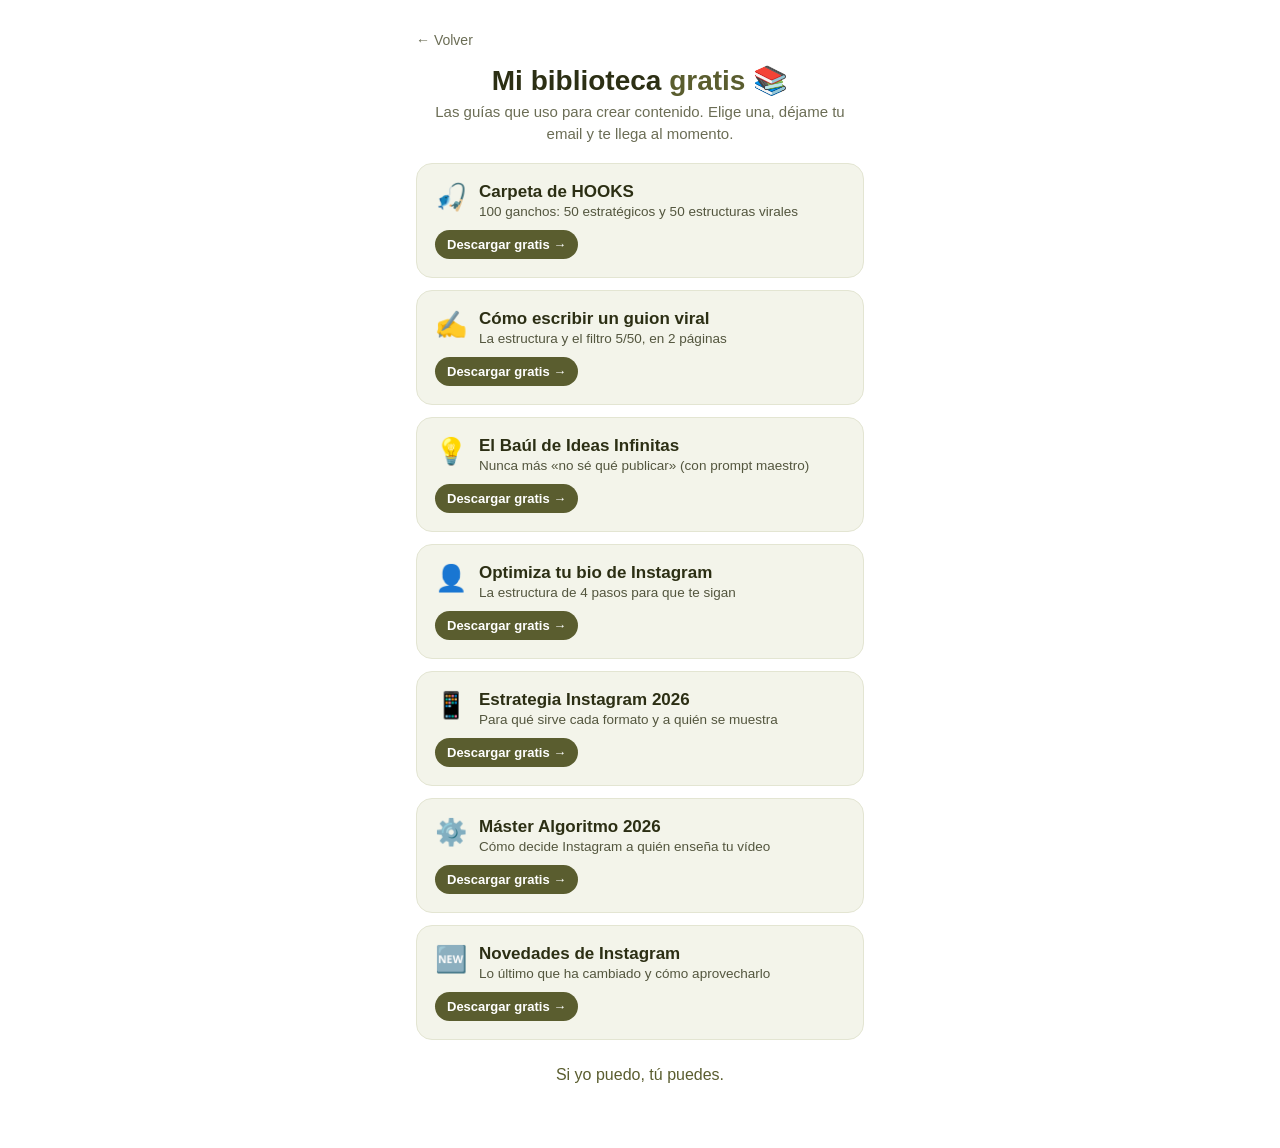
==== biblioteca/index.html @ 2e624e48 "💻 Mac · Web de recursos gratis (inicio, biblioteca, email, gracias y 7 guías) Co-Authored-By: Claude" ====
<!doctype html><html lang="es"><head><meta charset="utf-8"><meta name="viewport" content="width=device-width,initial-scale=1">
<title>Biblioteca gratis · Sergio Suárez</title><style>
:root{--am:#5A5D2F;--neg:#FFFFFF;--gr:#F3F4EA;--tx:#2C2F14;--su:#6b6d55;--ac:#878B4D}
*{box-sizing:border-box}body{margin:0;background:var(--neg);color:var(--tx);font-family:Arimo,Helvetica,Arial,sans-serif}
.w{max-width:480px;margin:0 auto;padding:32px 16px 48px;text-align:center}
img.f{width:112px;height:112px;border-radius:50%;border:3px solid var(--am);object-fit:cover}
h1{font-family:"Arial Black",Arial,sans-serif;font-size:28px;margin:14px 0 4px}h1 span{color:var(--am)}
.sub{color:var(--su);font-size:15px;line-height:1.45;margin:0 0 18px}
.datos{display:flex;gap:8px;justify-content:center;margin:0 0 26px}.datos div{background:var(--gr);border-radius:12px;padding:10px 8px;flex:1}
.datos b{display:block;font-family:"Arial Black",Arial;color:var(--am);font-size:18px}.datos small{color:var(--su);font-size:11.5px}
a.card{display:block;text-decoration:none;color:var(--tx);background:var(--gr);border:1px solid #E3E5D2;border-radius:16px;padding:18px;margin:0 0 12px;text-align:left}
a.card.top{background:var(--am);color:#fff;border:0}
.card .e{font-size:26px;float:left;margin-right:12px}.card b{font-family:"Arial Black",Arial;font-size:17px;display:block}.card small{font-size:13.5px;opacity:.8}
.firma{margin-top:26px;font-family:"Arial Black",Arial;color:var(--am)}

.btn{display:inline-block;margin-top:10px;background:var(--am);color:#fff;font-weight:700;font-size:13px;padding:7px 12px;border-radius:999px}
.vol{display:block;text-align:left;color:var(--su);text-decoration:none;font-size:14px;margin:0 0 16px}

.ent{opacity:0;animation:sube .6s cubic-bezier(.2,.8,.2,1) forwards}
@keyframes sube{from{opacity:0;transform:translateY(18px)}to{opacity:1;transform:none}}
a.card{transition:transform .2s,box-shadow .2s}a.card:hover{transform:translateY(-3px);box-shadow:0 8px 20px rgba(44,47,20,.15)}
a.card.top{animation:sube .6s cubic-bezier(.2,.8,.2,1) forwards,late 2.4s 1.6s ease-in-out infinite}
@keyframes late{0%,100%{transform:scale(1)}8%{transform:scale(1.035)}16%{transform:scale(1)}}
@media (prefers-reduced-motion:reduce){.ent,a.card.top{animation:none;opacity:1}}
</style></head><body><div class="w">
<a class="vol" href="../">← Volver</a>
<h1>Mi biblioteca <span>gratis</span> 📚</h1>
<p class="sub">Las guías que uso para crear contenido. Elige una, déjame tu email y te llega al momento.</p>
<a class="card" href="../guia/?g=hooks&de=bio"><span class="e">🎣</span><b>Carpeta de HOOKS</b><small>100 ganchos: 50 estratégicos y 50 estructuras virales</small><span class="btn">Descargar gratis →</span></a>
<a class="card" href="../guia/?g=guiones&de=bio"><span class="e">✍️</span><b>Cómo escribir un guion viral</b><small>La estructura y el filtro 5/50, en 2 páginas</small><span class="btn">Descargar gratis →</span></a>
<a class="card" href="../guia/?g=ideas&de=bio"><span class="e">💡</span><b>El Baúl de Ideas Infinitas</b><small>Nunca más «no sé qué publicar» (con prompt maestro)</small><span class="btn">Descargar gratis →</span></a>
<a class="card" href="../guia/?g=bio&de=bio"><span class="e">👤</span><b>Optimiza tu bio de Instagram</b><small>La estructura de 4 pasos para que te sigan</small><span class="btn">Descargar gratis →</span></a>
<a class="card" href="../guia/?g=formatos&de=bio"><span class="e">📱</span><b>Estrategia Instagram 2026</b><small>Para qué sirve cada formato y a quién se muestra</small><span class="btn">Descargar gratis →</span></a>
<a class="card" href="../guia/?g=algoritmo&de=bio"><span class="e">⚙️</span><b>Máster Algoritmo 2026</b><small>Cómo decide Instagram a quién enseña tu vídeo</small><span class="btn">Descargar gratis →</span></a>
<a class="card" href="../guia/?g=novedades&de=bio"><span class="e">🆕</span><b>Novedades de Instagram</b><small>Lo último que ha cambiado y cómo aprovecharlo</small><span class="btn">Descargar gratis →</span></a>
<p class="firma">Si yo puedo, tú puedes.</p>
</div><script src="../anim.js"></script></body></html>
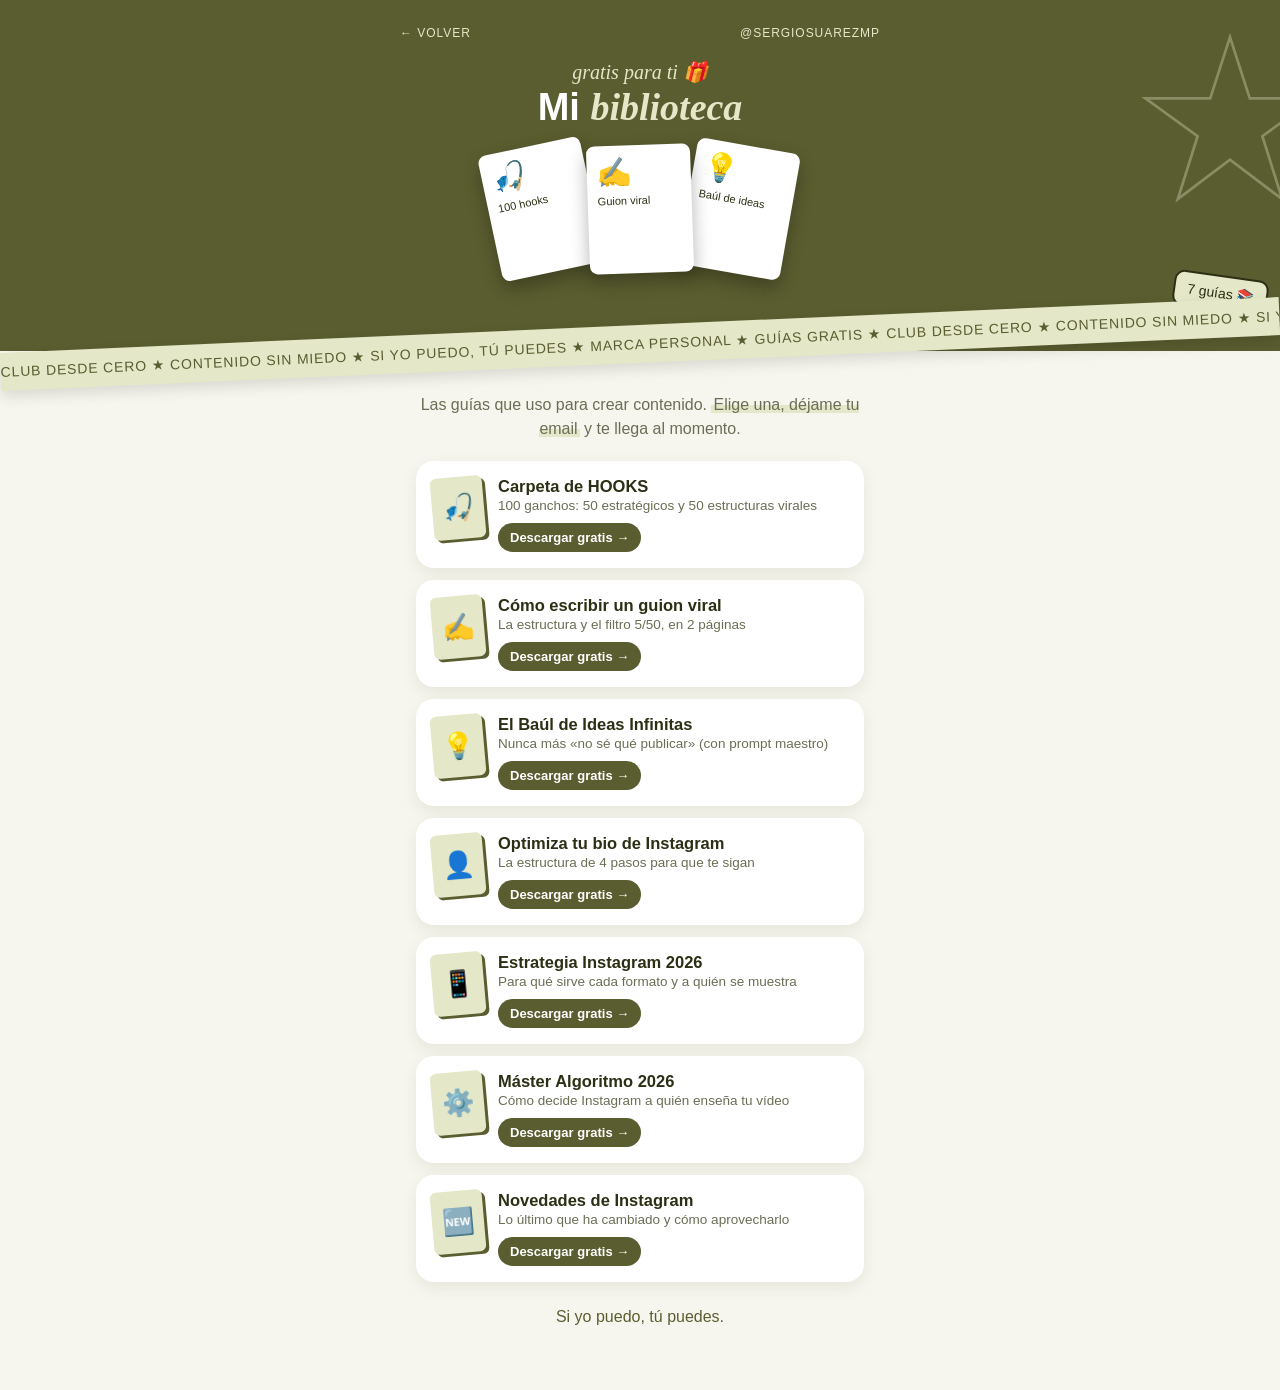
==== commit 83d30079: "Web v3 con motion graphics" ====
--- a/biblioteca/index.html
+++ b/biblioteca/index.html
@@ -1,37 +1,29 @@
 <!doctype html><html lang="es"><head><meta charset="utf-8"><meta name="viewport" content="width=device-width,initial-scale=1">
-<title>Biblioteca gratis · Sergio Suárez</title><style>
-:root{--am:#5A5D2F;--neg:#FFFFFF;--gr:#F3F4EA;--tx:#2C2F14;--su:#6b6d55;--ac:#878B4D}
-*{box-sizing:border-box}body{margin:0;background:var(--neg);color:var(--tx);font-family:Arimo,Helvetica,Arial,sans-serif}
-.w{max-width:480px;margin:0 auto;padding:32px 16px 48px;text-align:center}
-img.f{width:112px;height:112px;border-radius:50%;border:3px solid var(--am);object-fit:cover}
-h1{font-family:"Arial Black",Arial,sans-serif;font-size:28px;margin:14px 0 4px}h1 span{color:var(--am)}
-.sub{color:var(--su);font-size:15px;line-height:1.45;margin:0 0 18px}
-.datos{display:flex;gap:8px;justify-content:center;margin:0 0 26px}.datos div{background:var(--gr);border-radius:12px;padding:10px 8px;flex:1}
-.datos b{display:block;font-family:"Arial Black",Arial;color:var(--am);font-size:18px}.datos small{color:var(--su);font-size:11.5px}
-a.card{display:block;text-decoration:none;color:var(--tx);background:var(--gr);border:1px solid #E3E5D2;border-radius:16px;padding:18px;margin:0 0 12px;text-align:left}
-a.card.top{background:var(--am);color:#fff;border:0}
-.card .e{font-size:26px;float:left;margin-right:12px}.card b{font-family:"Arial Black",Arial;font-size:17px;display:block}.card small{font-size:13.5px;opacity:.8}
-.firma{margin-top:26px;font-family:"Arial Black",Arial;color:var(--am)}
-
-.btn{display:inline-block;margin-top:10px;background:var(--am);color:#fff;font-weight:700;font-size:13px;padding:7px 12px;border-radius:999px}
-.vol{display:block;text-align:left;color:var(--su);text-decoration:none;font-size:14px;margin:0 0 16px}
-
-.ent{opacity:0;animation:sube .6s cubic-bezier(.2,.8,.2,1) forwards}
-@keyframes sube{from{opacity:0;transform:translateY(18px)}to{opacity:1;transform:none}}
-a.card{transition:transform .2s,box-shadow .2s}a.card:hover{transform:translateY(-3px);box-shadow:0 8px 20px rgba(44,47,20,.15)}
-a.card.top{animation:sube .6s cubic-bezier(.2,.8,.2,1) forwards,late 2.4s 1.6s ease-in-out infinite}
-@keyframes late{0%,100%{transform:scale(1)}8%{transform:scale(1.035)}16%{transform:scale(1)}}
-@media (prefers-reduced-motion:reduce){.ent,a.card.top{animation:none;opacity:1}}
-</style></head><body><div class="w">
-<a class="vol" href="../">← Volver</a>
-<h1>Mi biblioteca <span>gratis</span> 📚</h1>
-<p class="sub">Las guías que uso para crear contenido. Elige una, déjame tu email y te llega al momento.</p>
-<a class="card" href="../guia/?g=hooks&de=bio"><span class="e">🎣</span><b>Carpeta de HOOKS</b><small>100 ganchos: 50 estratégicos y 50 estructuras virales</small><span class="btn">Descargar gratis →</span></a>
-<a class="card" href="../guia/?g=guiones&de=bio"><span class="e">✍️</span><b>Cómo escribir un guion viral</b><small>La estructura y el filtro 5/50, en 2 páginas</small><span class="btn">Descargar gratis →</span></a>
-<a class="card" href="../guia/?g=ideas&de=bio"><span class="e">💡</span><b>El Baúl de Ideas Infinitas</b><small>Nunca más «no sé qué publicar» (con prompt maestro)</small><span class="btn">Descargar gratis →</span></a>
-<a class="card" href="../guia/?g=bio&de=bio"><span class="e">👤</span><b>Optimiza tu bio de Instagram</b><small>La estructura de 4 pasos para que te sigan</small><span class="btn">Descargar gratis →</span></a>
-<a class="card" href="../guia/?g=formatos&de=bio"><span class="e">📱</span><b>Estrategia Instagram 2026</b><small>Para qué sirve cada formato y a quién se muestra</small><span class="btn">Descargar gratis →</span></a>
-<a class="card" href="../guia/?g=algoritmo&de=bio"><span class="e">⚙️</span><b>Máster Algoritmo 2026</b><small>Cómo decide Instagram a quién enseña tu vídeo</small><span class="btn">Descargar gratis →</span></a>
-<a class="card" href="../guia/?g=novedades&de=bio"><span class="e">🆕</span><b>Novedades de Instagram</b><small>Lo último que ha cambiado y cómo aprovecharlo</small><span class="btn">Descargar gratis →</span></a>
-<p class="firma">Si yo puedo, tú puedes.</p>
-</div><script src="../anim.js"></script></body></html>+<title>Biblioteca gratis · Sergio Suárez</title><link rel="stylesheet" href="../estilo.css"><style>
+.fan{position:relative;height:150px;margin:6px 0 0}.fan span{position:absolute;left:50%;top:8px;width:104px;height:128px;background:#fff;border-radius:8px;box-shadow:0 8px 18px rgba(0,0,0,.3);color:var(--tx);font-family:"Arial Black",Arial;font-size:11px;padding:10px;text-align:left;animation:abre .9s .4s cubic-bezier(.2,1.4,.4,1) both}
+.fan span i{display:block;font-size:28px;font-style:normal;margin-bottom:6px}
+.fan span:nth-child(1){--r:-12deg;--x:-145%}.fan span:nth-child(2){--r:-2deg;--x:-50%;z-index:2}.fan span:nth-child(3){--r:10deg;--x:45%}
+@keyframes abre{from{transform:translateX(-50%) rotate(0)}to{transform:translateX(var(--x)) rotate(var(--r))}}
+.fan span{transform:translateX(var(--x)) rotate(var(--r))}
+a.card{display:flex;gap:14px;align-items:flex-start;text-decoration:none;color:var(--tx);background:#fff;border-radius:18px;padding:16px;margin:0 0 12px;box-shadow:0 6px 16px rgba(44,47,20,.08);transition:transform .25s,box-shadow .25s}
+a.card:hover{transform:translateY(-3px) rotate(-.6deg);box-shadow:0 12px 24px rgba(44,47,20,.16)}
+.libro{flex:none;width:52px;height:62px;border-radius:6px;background:var(--lz);display:flex;align-items:center;justify-content:center;font-size:26px;transform:rotate(-5deg);box-shadow:3px 3px 0 var(--am);transition:transform .3s}
+a.card:hover .libro{transform:rotate(4deg) scale(1.08)}
+.card b{font-family:"Arial Black",Arial;font-size:16.5px;display:block}.card small{font-size:13.5px;color:var(--su)}
+.btn{display:inline-block;margin-top:9px;background:var(--am);color:#fff;font-weight:700;font-size:13px;padding:7px 12px;border-radius:999px}
+.intro{text-align:center;color:var(--su);line-height:1.5;margin:0 0 20px}
+</style></head><body>
+<section class="hero"><div class="top"><a href="../">← VOLVER</a><span>@SERGIOSUAREZMP</span></div><svg class="estrella" viewBox="0 0 100 100"><path d="M50 4 61 38 97 38 68 59 79 94 50 72 21 94 32 59 3 38 39 38Z" fill="none" stroke="#E4E8C8" stroke-width="1.5"/></svg>
+<div class="hola">gratis para ti 🎁</div><h1>Mi <span>biblioteca</span></h1>
+<div class="fan"><span><i>🎣</i>100 hooks</span><span><i>✍️</i>Guion viral</span><span><i>💡</i>Baúl de ideas</span></div>
+<div class="sticker" style="right:12px;bottom:40px">7 guías 📚</div></section>
+<div class="marq"><div>CLUB DESDE CERO ★ CONTENIDO SIN MIEDO ★ SI YO PUEDO, TÚ PUEDES ★ MARCA PERSONAL ★ GUÍAS GRATIS ★ CLUB DESDE CERO ★ CONTENIDO SIN MIEDO ★ SI YO PUEDO, TÚ PUEDES ★ MARCA PERSONAL ★ GUÍAS GRATIS ★&nbsp;</div></div>
+<div class="w"><p class="intro">Las guías que uso para crear contenido. <mark>Elige una, déjame tu email</mark> y te llega al momento.</p>
+<a class="card" href="../guia/?g=hooks&de=bio"><span class="libro">🎣</span><div><b>Carpeta de HOOKS</b><small>100 ganchos: 50 estratégicos y 50 estructuras virales</small><span class="btn">Descargar gratis →</span></div></a>
+<a class="card" href="../guia/?g=guiones&de=bio"><span class="libro">✍️</span><div><b>Cómo escribir un guion viral</b><small>La estructura y el filtro 5/50, en 2 páginas</small><span class="btn">Descargar gratis →</span></div></a>
+<a class="card" href="../guia/?g=ideas&de=bio"><span class="libro">💡</span><div><b>El Baúl de Ideas Infinitas</b><small>Nunca más «no sé qué publicar» (con prompt maestro)</small><span class="btn">Descargar gratis →</span></div></a>
+<a class="card" href="../guia/?g=bio&de=bio"><span class="libro">👤</span><div><b>Optimiza tu bio de Instagram</b><small>La estructura de 4 pasos para que te sigan</small><span class="btn">Descargar gratis →</span></div></a>
+<a class="card" href="../guia/?g=formatos&de=bio"><span class="libro">📱</span><div><b>Estrategia Instagram 2026</b><small>Para qué sirve cada formato y a quién se muestra</small><span class="btn">Descargar gratis →</span></div></a>
+<a class="card" href="../guia/?g=algoritmo&de=bio"><span class="libro">⚙️</span><div><b>Máster Algoritmo 2026</b><small>Cómo decide Instagram a quién enseña tu vídeo</small><span class="btn">Descargar gratis →</span></div></a>
+<a class="card" href="../guia/?g=novedades&de=bio"><span class="libro">🆕</span><div><b>Novedades de Instagram</b><small>Lo último que ha cambiado y cómo aprovecharlo</small><span class="btn">Descargar gratis →</span></div></a>
+<p class="firma">Si yo puedo, tú puedes.</p></div><script src="../anim.js"></script></body></html>
--- a/estilo.css
+++ b/estilo.css
@@ -0,0 +1,27 @@
+/* Estilo común v3 (motion graphics) para biblioteca, guía y gracias */
+:root{--am:#5A5D2F;--tx:#2C2F14;--su:#6b6d55;--ac:#878B4D;--cl:#A8B26B;--cr:#F7F6EE;--lz:#E4E8C8}
+*{box-sizing:border-box}body{margin:0;background:var(--cr);color:var(--tx);font-family:Arimo,Helvetica,Arial,sans-serif;overflow-x:hidden}
+.hero{position:relative;background:var(--am);padding:26px 16px 64px;text-align:center;overflow:hidden;color:#fff}
+.top{display:flex;justify-content:space-between;max-width:480px;margin:0 auto 20px;color:var(--lz);font-family:"Arial Black",Arial;font-size:12px;letter-spacing:.08em}
+.top a{color:var(--lz);text-decoration:none}
+.estrella{position:absolute;right:-40px;top:30px;width:180px;height:180px;opacity:.35;animation:gira 22s linear infinite}
+.estrella.izq{left:-50px;right:auto;top:auto;bottom:-30px;width:130px;height:130px;animation-direction:reverse}
+@keyframes gira{to{transform:rotate(360deg)}}
+.hola{font-family:Georgia,serif;font-style:italic;color:var(--lz);font-size:20px}
+h1{font-family:"Arial Black",Arial;font-size:38px;line-height:1.02;margin:4px 0 10px}h1 span{font-family:Georgia,serif;font-style:italic;font-weight:700;color:var(--lz)}
+.hero p{max-width:400px;margin:0 auto;opacity:.85;line-height:1.45}
+.portada{position:relative;display:inline-block;width:190px;height:230px;background:#fff;color:var(--tx);border-radius:8px;padding:18px 16px;text-align:left;box-shadow:0 18px 40px rgba(0,0,0,.35);transform:rotate(-4deg);animation:flota 5s ease-in-out infinite}
+.portada .ico{font-size:44px}.portada b{display:block;font-family:"Arial Black",Arial;font-size:18px;line-height:1.1;margin:10px 0 6px}
+.portada em{font-family:Georgia,serif;color:var(--am);font-size:13px}.portada .raya{position:absolute;left:16px;right:16px;bottom:18px;height:6px;border-radius:3px;background:var(--lz)}
+.cinta{position:absolute;top:-12px;left:50%;width:84px;height:24px;margin-left:-42px;background:rgba(228,232,200,.85);transform:rotate(3deg)}
+@keyframes flota{0%,100%{transform:rotate(-4deg) translateY(0)}50%{transform:rotate(-2deg) translateY(-8px)}}
+.sticker{position:absolute;right:-26px;bottom:30px;background:var(--lz);color:var(--tx);font-family:"Arial Black",Arial;font-size:14px;padding:8px 12px;border-radius:10px;border:2px solid var(--tx);transform:rotate(8deg);animation:pega .5s 1s cubic-bezier(.2,1.6,.4,1) both;white-space:nowrap}
+@keyframes pega{from{transform:rotate(8deg) scale(0)}to{transform:rotate(8deg) scale(1)}}
+.marq{position:relative;z-index:2;margin-top:-26px;background:var(--lz);transform:rotate(-2.5deg);padding:10px 0;overflow:hidden;white-space:nowrap;box-shadow:0 6px 14px rgba(0,0,0,.12)}
+.marq div{display:inline-block;animation:corre 18s linear infinite;font-family:"Arial Black",Arial;font-size:14px;color:var(--am);letter-spacing:.06em}
+@keyframes corre{to{transform:translateX(-50%)}}
+.w{max-width:480px;margin:0 auto;padding:30px 16px 48px}
+mark{background:linear-gradient(transparent 55%,var(--lz) 55%);color:inherit;padding:0 2px}
+.firma{margin-top:26px;text-align:center;font-family:"Arial Black",Arial;color:var(--am)}
+.ent{opacity:0;animation:sube .7s cubic-bezier(.2,.8,.2,1) forwards}@keyframes sube{from{opacity:0;transform:translateY(22px)}to{opacity:1;transform:none}}
+@media (prefers-reduced-motion:reduce){*{animation:none!important;opacity:1!important}}
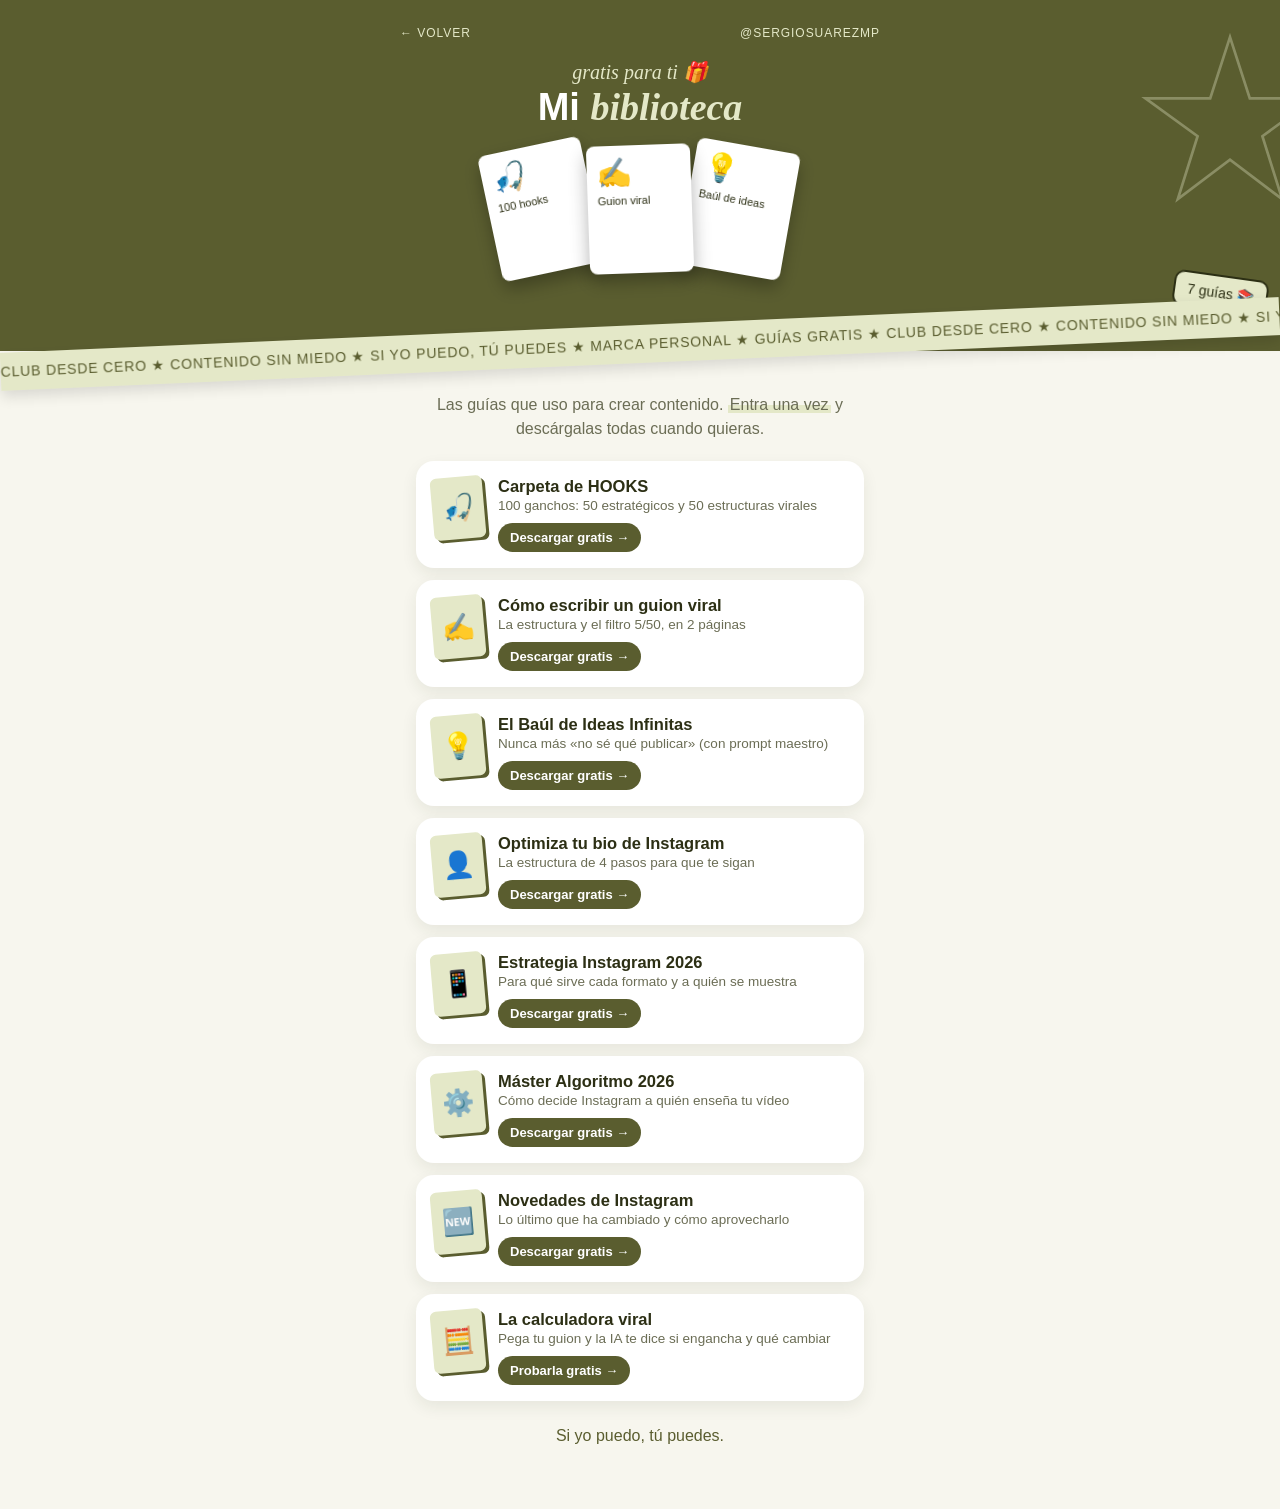
==== commit 64407870: "Web v4: calculadora viral con IA, acceso único a la biblioteca, privacidad y animaciones al hacer sc" ====
--- a/biblioteca/index.html
+++ b/biblioteca/index.html
@@ -12,18 +12,38 @@
 .card b{font-family:"Arial Black",Arial;font-size:16.5px;display:block}.card small{font-size:13.5px;color:var(--su)}
 .btn{display:inline-block;margin-top:9px;background:var(--am);color:#fff;font-weight:700;font-size:13px;padding:7px 12px;border-radius:999px}
 .intro{text-align:center;color:var(--su);line-height:1.5;margin:0 0 20px}
+.puerta{position:fixed;inset:0;background:rgba(44,47,20,.55);display:none;align-items:flex-end;justify-content:center;z-index:20;backdrop-filter:blur(3px)}
+.puerta.on{display:flex}.puerta form{background:#fff;width:100%;max-width:480px;border-radius:24px 24px 0 0;padding:24px 18px 28px;animation:subePanel .45s cubic-bezier(.2,1.2,.4,1)}
+@keyframes subePanel{from{transform:translateY(100%)}to{transform:none}}
+.puerta h2{font-family:"Arial Black",Arial;font-size:22px;margin:0 0 4px}.puerta h2 i{font-family:Georgia,serif;color:var(--am)}
+.puerta p{color:var(--su);margin:0 0 10px;font-size:14.5px}.puerta input{width:100%;padding:13px 14px;border:2px solid #E3E5D2;border-radius:12px;font-size:16px;background:var(--cr);margin-top:8px}
+.puerta button{width:100%;margin-top:14px;padding:15px;border:0;border-radius:14px;background:var(--am);color:#fff;font-family:"Arial Black",Arial;font-size:16px;box-shadow:0 5px 0 var(--tx);cursor:pointer}
+.puerta small{display:block;text-align:center;color:#9a9c86;font-size:11.5px;margin-top:10px}.puerta small a{color:inherit}
+.dentro{display:none;text-align:center;background:var(--lz);border-radius:14px;padding:10px;margin:0 0 14px;font-weight:700;color:var(--am)}
 </style></head><body>
 <section class="hero"><div class="top"><a href="../">← VOLVER</a><span>@SERGIOSUAREZMP</span></div><svg class="estrella" viewBox="0 0 100 100"><path d="M50 4 61 38 97 38 68 59 79 94 50 72 21 94 32 59 3 38 39 38Z" fill="none" stroke="#E4E8C8" stroke-width="1.5"/></svg>
 <div class="hola">gratis para ti 🎁</div><h1>Mi <span>biblioteca</span></h1>
 <div class="fan"><span><i>🎣</i>100 hooks</span><span><i>✍️</i>Guion viral</span><span><i>💡</i>Baúl de ideas</span></div>
 <div class="sticker" style="right:12px;bottom:40px">7 guías 📚</div></section>
 <div class="marq"><div>CLUB DESDE CERO ★ CONTENIDO SIN MIEDO ★ SI YO PUEDO, TÚ PUEDES ★ MARCA PERSONAL ★ GUÍAS GRATIS ★ CLUB DESDE CERO ★ CONTENIDO SIN MIEDO ★ SI YO PUEDO, TÚ PUEDES ★ MARCA PERSONAL ★ GUÍAS GRATIS ★&nbsp;</div></div>
-<div class="w"><p class="intro">Las guías que uso para crear contenido. <mark>Elige una, déjame tu email</mark> y te llega al momento.</p>
-<a class="card" href="../guia/?g=hooks&de=bio"><span class="libro">🎣</span><div><b>Carpeta de HOOKS</b><small>100 ganchos: 50 estratégicos y 50 estructuras virales</small><span class="btn">Descargar gratis →</span></div></a>
-<a class="card" href="../guia/?g=guiones&de=bio"><span class="libro">✍️</span><div><b>Cómo escribir un guion viral</b><small>La estructura y el filtro 5/50, en 2 páginas</small><span class="btn">Descargar gratis →</span></div></a>
-<a class="card" href="../guia/?g=ideas&de=bio"><span class="libro">💡</span><div><b>El Baúl de Ideas Infinitas</b><small>Nunca más «no sé qué publicar» (con prompt maestro)</small><span class="btn">Descargar gratis →</span></div></a>
-<a class="card" href="../guia/?g=bio&de=bio"><span class="libro">👤</span><div><b>Optimiza tu bio de Instagram</b><small>La estructura de 4 pasos para que te sigan</small><span class="btn">Descargar gratis →</span></div></a>
-<a class="card" href="../guia/?g=formatos&de=bio"><span class="libro">📱</span><div><b>Estrategia Instagram 2026</b><small>Para qué sirve cada formato y a quién se muestra</small><span class="btn">Descargar gratis →</span></div></a>
-<a class="card" href="../guia/?g=algoritmo&de=bio"><span class="libro">⚙️</span><div><b>Máster Algoritmo 2026</b><small>Cómo decide Instagram a quién enseña tu vídeo</small><span class="btn">Descargar gratis →</span></div></a>
-<a class="card" href="../guia/?g=novedades&de=bio"><span class="libro">🆕</span><div><b>Novedades de Instagram</b><small>Lo último que ha cambiado y cómo aprovecharlo</small><span class="btn">Descargar gratis →</span></div></a>
-<p class="firma">Si yo puedo, tú puedes.</p></div><script src="../anim.js"></script></body></html>+<div class="w"><p class="intro">Las guías que uso para crear contenido. <mark>Entra una vez</mark> y descárgalas todas cuando quieras.</p>
+<a class="card" href="../guias/hooks.pdf" data-g="hooks"><span class="libro">🎣</span><div><b>Carpeta de HOOKS</b><small>100 ganchos: 50 estratégicos y 50 estructuras virales</small><span class="btn">Descargar gratis →</span></div></a>
+<a class="card" href="../guias/guiones.pdf" data-g="guiones"><span class="libro">✍️</span><div><b>Cómo escribir un guion viral</b><small>La estructura y el filtro 5/50, en 2 páginas</small><span class="btn">Descargar gratis →</span></div></a>
+<a class="card" href="../guias/ideas.pdf" data-g="ideas"><span class="libro">💡</span><div><b>El Baúl de Ideas Infinitas</b><small>Nunca más «no sé qué publicar» (con prompt maestro)</small><span class="btn">Descargar gratis →</span></div></a>
+<a class="card" href="../guias/bio.pdf" data-g="bio"><span class="libro">👤</span><div><b>Optimiza tu bio de Instagram</b><small>La estructura de 4 pasos para que te sigan</small><span class="btn">Descargar gratis →</span></div></a>
+<a class="card" href="../guias/formatos.pdf" data-g="formatos"><span class="libro">📱</span><div><b>Estrategia Instagram 2026</b><small>Para qué sirve cada formato y a quién se muestra</small><span class="btn">Descargar gratis →</span></div></a>
+<a class="card" href="../guias/algoritmo.pdf" data-g="algoritmo"><span class="libro">⚙️</span><div><b>Máster Algoritmo 2026</b><small>Cómo decide Instagram a quién enseña tu vídeo</small><span class="btn">Descargar gratis →</span></div></a>
+<a class="card" href="../guias/novedades.pdf" data-g="novedades"><span class="libro">🆕</span><div><b>Novedades de Instagram</b><small>Lo último que ha cambiado y cómo aprovecharlo</small><span class="btn">Descargar gratis →</span></div></a>
+<a class="card" href="../calculadora/?de=biblioteca"><span class="libro">🧮</span><div><b>La calculadora viral</b><small>Pega tu guion y la IA te dice si engancha y qué cambiar</small><span class="btn">Probarla gratis →</span></div></a>
+<p class="firma">Si yo puedo, tú puedes.</p></div>
+<div class="puerta" id="puerta"><form id="pf"><h2>Entra en mi <i>biblioteca</i></h2><p>Déjame tu email una vez y descargas todas las guías cuando quieras.</p>
+<input name="nombre" placeholder="Tu nombre" required><input name="email" type="email" placeholder="tu@email.com" required>
+<button>Entrar y descargar →</button><small>Te llegarán mis emails. Te das de baja con un clic. <a href="../legal/privacidad/">Privacidad</a>.</small></form></div>
+<script>
+var K="biblioteca-ss",pend=null;function dentro(){try{return localStorage.getItem(K)}catch(e){return null}}
+document.querySelectorAll("a[data-g]").forEach(function(a){a.addEventListener("click",function(e){if(dentro())return;e.preventDefault();pend=a.href;puerta.classList.add("on");pf.nombre.focus()})});
+puerta.addEventListener("click",function(e){if(e.target===puerta)puerta.classList.remove("on")});
+pf.addEventListener("submit",function(e){e.preventDefault();var b=pf.querySelector("button");b.disabled=true;b.textContent="Entrando…";
+ var d=new FormData();d.append("fields[email]",pf.email.value);d.append("fields[name]",pf.nombre.value);d.append("fields[guia]","biblioteca");d.append("ml-submit","1");d.append("anticsrf","true");
+ fetch("https://assets.mailerlite.com/jsonp/2784457/forms/203759816502412715/subscribe",{method:"POST",body:d,mode:"no-cors"}).finally(function(){try{localStorage.setItem(K,"1")}catch(x){}puerta.classList.remove("on");if(pend)location.href=pend})});
+</script><script src="../anim.js"></script></body></html>
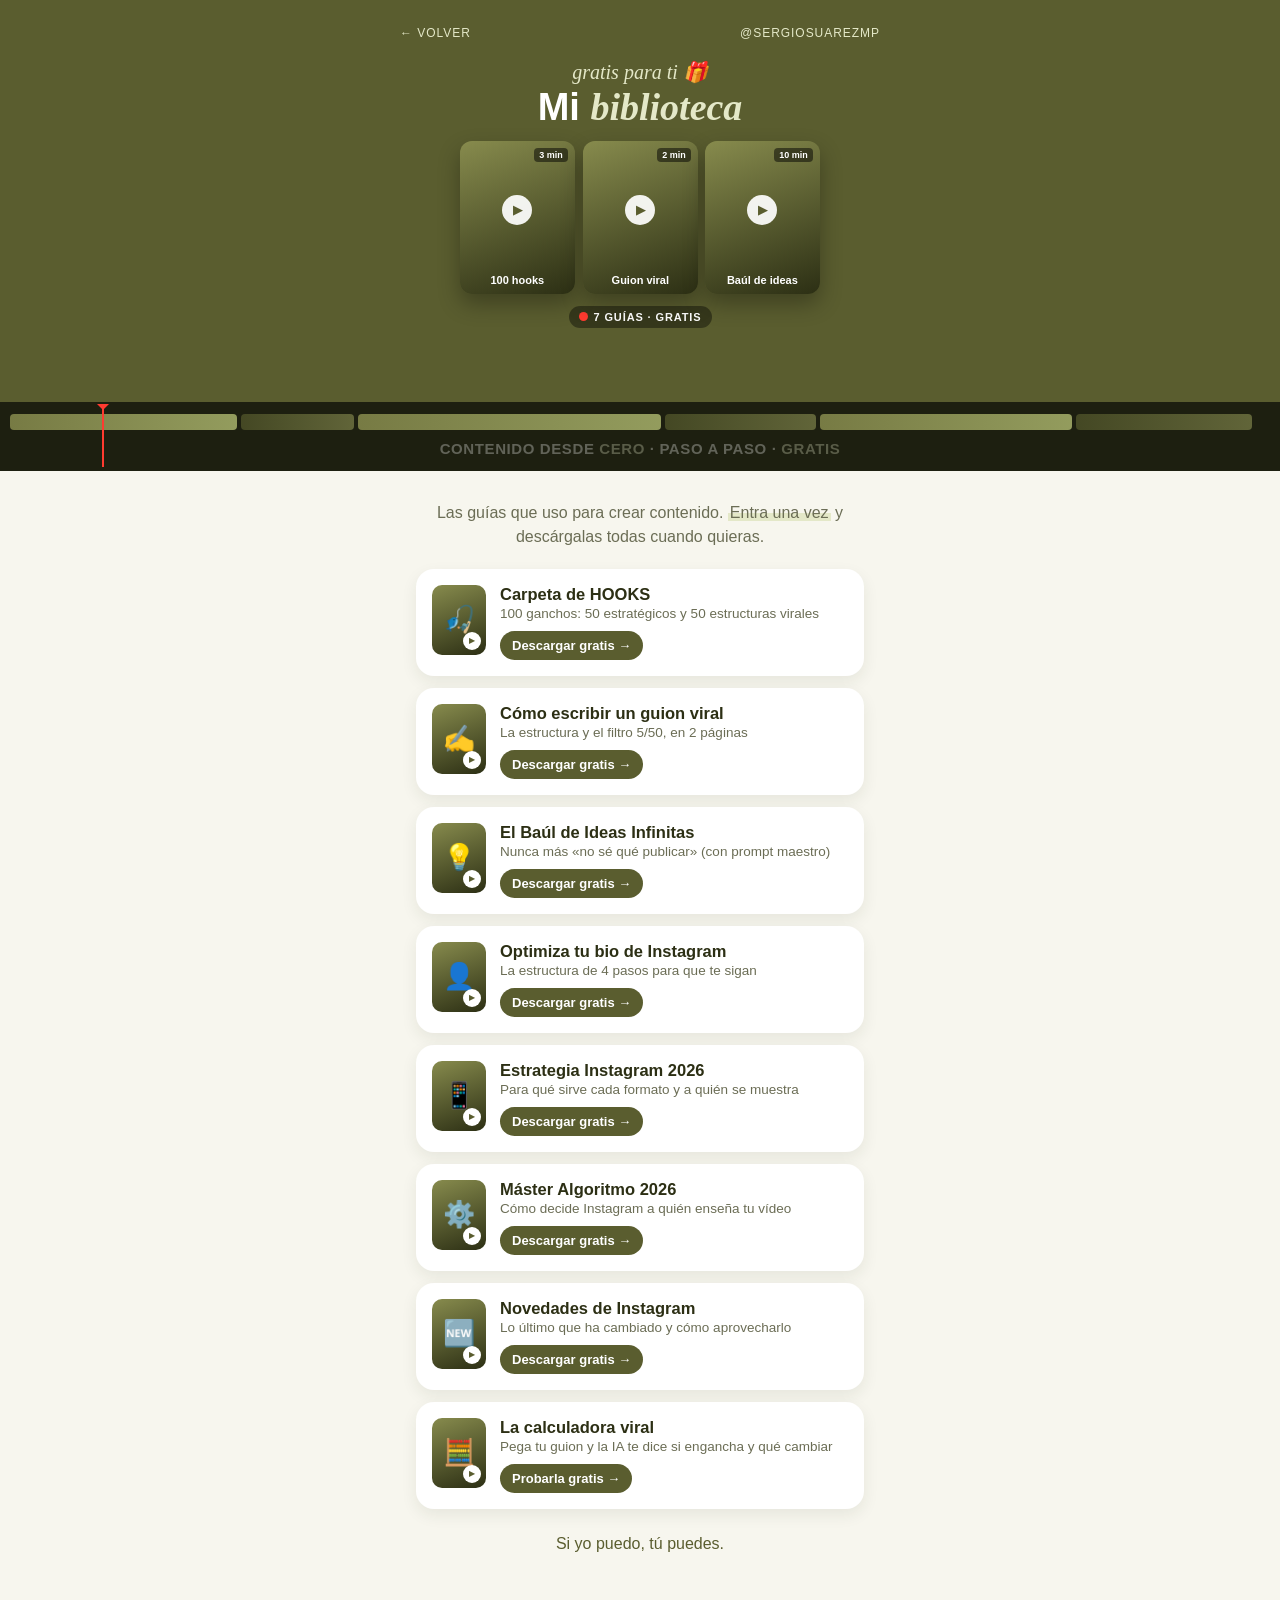
==== commit 9a62f749: "Modo grabación en biblioteca, guía, gracias y calculadora" ====
--- a/biblioteca/index.html
+++ b/biblioteca/index.html
@@ -1,4 +1,4 @@
-<!doctype html><html lang="es"><head><meta charset="utf-8"><meta name="viewport" content="width=device-width,initial-scale=1">
+<!doctype html><html lang="es"><head><script>if(location.hostname.endsWith("github.io"))location.replace("https://guias.sergiosuarezmp.com"+location.pathname.replace(/^\/recursos/,"")+location.search)</script><meta charset="utf-8"><meta name="viewport" content="width=device-width,initial-scale=1">
 <title>Biblioteca gratis · Sergio Suárez</title><link rel="stylesheet" href="../estilo.css"><style>
 .fan{position:relative;height:150px;margin:6px 0 0}.fan span{position:absolute;left:50%;top:8px;width:104px;height:128px;background:#fff;border-radius:8px;box-shadow:0 8px 18px rgba(0,0,0,.3);color:var(--tx);font-family:"Arial Black",Arial;font-size:11px;padding:10px;text-align:left;animation:abre .9s .4s cubic-bezier(.2,1.4,.4,1) both}
 .fan span i{display:block;font-size:28px;font-style:normal;margin-bottom:6px}
@@ -20,12 +20,17 @@
 .puerta button{width:100%;margin-top:14px;padding:15px;border:0;border-radius:14px;background:var(--am);color:#fff;font-family:"Arial Black",Arial;font-size:16px;box-shadow:0 5px 0 var(--tx);cursor:pointer}
 .puerta small{display:block;text-align:center;color:#9a9c86;font-size:11.5px;margin-top:10px}.puerta small a{color:inherit}
 .dentro{display:none;text-align:center;background:var(--lz);border-radius:14px;padding:10px;margin:0 0 14px;font-weight:700;color:var(--am)}
+.minis{display:flex;gap:8px;max-width:360px;margin:14px auto 0}.minis span{flex:1;position:relative;aspect-ratio:9/12;border-radius:12px;background:linear-gradient(160deg,#878B4D,#2c2f14);color:#fff;font:900 11px "Arial Black",Arial;padding:8px;display:flex;flex-direction:column;justify-content:flex-end;box-shadow:0 10px 22px rgba(0,0,0,.3);animation:entraMovil .8s cubic-bezier(.2,1.2,.3,1) both}
+.minis span:nth-child(2){animation-delay:.12s}.minis span:nth-child(3){animation-delay:.24s}
+.minis span i{position:absolute;top:45%;left:50%;transform:translate(-50%,-50%);width:30px;height:30px;border-radius:50%;background:rgba(255,255,255,.92);color:var(--am);font-style:normal;display:flex;align-items:center;justify-content:center;font-size:12px}
+.minis em{font-style:normal;font:700 9px Arial;position:absolute;top:7px;right:7px;background:rgba(0,0,0,.5);padding:2px 5px;border-radius:4px}
+.libro{position:relative;background:linear-gradient(160deg,#878B4D,#2c2f14)!important;box-shadow:none!important;transform:none!important;border-radius:10px!important;width:54px!important;height:70px!important}
+.libro:after{content:"▶";position:absolute;bottom:5px;right:5px;width:18px;height:18px;border-radius:50%;background:#fff;color:var(--am);font-size:8px;display:flex;align-items:center;justify-content:center}
 </style></head><body>
-<section class="hero"><div class="top"><a href="../">← VOLVER</a><span>@SERGIOSUAREZMP</span></div><svg class="estrella" viewBox="0 0 100 100"><path d="M50 4 61 38 97 38 68 59 79 94 50 72 21 94 32 59 3 38 39 38Z" fill="none" stroke="#E4E8C8" stroke-width="1.5"/></svg>
+<section class="hero"><div class="top"><a href="../">← VOLVER</a><span>@SERGIOSUAREZMP</span></div>
 <div class="hola">gratis para ti 🎁</div><h1>Mi <span>biblioteca</span></h1>
-<div class="fan"><span><i>🎣</i>100 hooks</span><span><i>✍️</i>Guion viral</span><span><i>💡</i>Baúl de ideas</span></div>
-<div class="sticker" style="right:12px;bottom:40px">7 guías 📚</div></section>
-<div class="marq"><div>CLUB DESDE CERO ★ CONTENIDO SIN MIEDO ★ SI YO PUEDO, TÚ PUEDES ★ MARCA PERSONAL ★ GUÍAS GRATIS ★ CLUB DESDE CERO ★ CONTENIDO SIN MIEDO ★ SI YO PUEDO, TÚ PUEDES ★ MARCA PERSONAL ★ GUÍAS GRATIS ★&nbsp;</div></div>
+<div class="minis"><span><i>▶</i>100 hooks<em>3 min</em></span><span><i>▶</i>Guion viral<em>2 min</em></span><span><i>▶</i>Baúl de ideas<em>10 min</em></span></div><div class="recbadge" style="margin-top:12px"><span class="punto"></span>7 GUÍAS · GRATIS</div></section>
+<div class="linea"><div class="pistas"><i style="--w:18%"></i><i style="--w:9%"></i><i style="--w:24%"></i><i style="--w:12%"></i><i style="--w:20%"></i><i style="--w:14%"></i></div><div class="cabezal"></div><div class="subs"><span>CONTENIDO</span> <span>DESDE</span> <span class="hl">CERO</span> <span>·</span> <span>PASO</span> <span>A</span> <span>PASO</span> <span>·</span> <span class="hl">GRATIS</span></div></div>
 <div class="w"><p class="intro">Las guías que uso para crear contenido. <mark>Entra una vez</mark> y descárgalas todas cuando quieras.</p>
 <a class="card" href="../guias/hooks.pdf" data-g="hooks"><span class="libro">🎣</span><div><b>Carpeta de HOOKS</b><small>100 ganchos: 50 estratégicos y 50 estructuras virales</small><span class="btn">Descargar gratis →</span></div></a>
 <a class="card" href="../guias/guiones.pdf" data-g="guiones"><span class="libro">✍️</span><div><b>Cómo escribir un guion viral</b><small>La estructura y el filtro 5/50, en 2 páginas</small><span class="btn">Descargar gratis →</span></div></a>
--- a/estilo.css
+++ b/estilo.css
@@ -25,3 +25,28 @@
 .firma{margin-top:26px;text-align:center;font-family:"Arial Black",Arial;color:var(--am)}
 .ent{opacity:0;animation:sube .7s cubic-bezier(.2,.8,.2,1) forwards}@keyframes sube{from{opacity:0;transform:translateY(22px)}to{opacity:1;transform:none}}
 @media (prefers-reduced-motion:reduce){*{animation:none!important;opacity:1!important}}
+/* ===== Modo grabación (común) ===== */
+.linea{position:relative;background:#1d1f10;padding:12px 0 14px;overflow:hidden}
+.pistas{display:flex;gap:4px;padding:0 10px;height:16px}.pistas i{flex:0 0 var(--w);border-radius:4px;background:linear-gradient(90deg,var(--ac),var(--cl));opacity:.85}
+.pistas i:nth-child(even){background:linear-gradient(90deg,#4b4f27,#6d7140)}
+.cabezal{position:absolute;top:4px;bottom:4px;left:calc(var(--p,0)*100%);width:2px;background:#ff3b30}
+.cabezal:before{content:"";position:absolute;top:-2px;left:-5px;border:6px solid transparent;border-top-color:#ff3b30}
+.subs{text-align:center;margin-top:10px;font:900 15px "Arial Black",Arial;letter-spacing:.04em;color:#fff;padding:0 12px}
+.subs span{opacity:.3;animation:palabra 6s infinite}.subs span.hl{color:var(--lz)}
+.subs span:nth-child(1){animation-delay:.25s}.subs span:nth-child(2){animation-delay:.5s}.subs span:nth-child(3){animation-delay:.75s}.subs span:nth-child(4){animation-delay:1s}.subs span:nth-child(5){animation-delay:1.25s}.subs span:nth-child(6){animation-delay:1.5s}.subs span:nth-child(7){animation-delay:1.75s}.subs span:nth-child(8){animation-delay:2s}.subs span:nth-child(9){animation-delay:2.25s}
+@keyframes palabra{0%,8%{opacity:.35;color:#fff}10%,70%{opacity:1;color:var(--lz)}85%,100%{opacity:.35;color:#fff}}
+.recbadge{display:inline-flex;gap:6px;align-items:center;background:rgba(0,0,0,.4);color:#fff;font:700 11px "Arial Black",Arial;letter-spacing:.08em;padding:5px 10px;border-radius:999px;margin-bottom:10px}
+.recbadge .punto,.punto{width:9px;height:9px;border-radius:50%;background:#ff3b30;animation:parpadeo 1s steps(1) infinite}@keyframes parpadeo{50%{opacity:.2}}
+.visorc{position:relative;display:inline-block;width:200px;aspect-ratio:9/13;border-radius:22px;background:linear-gradient(160deg,#6d7140,#2c2f14);box-shadow:0 20px 44px rgba(0,0,0,.4);color:#fff;text-align:left;padding:22px 18px;margin-top:12px;animation:entraMovil .9s cubic-bezier(.2,1.2,.3,1) both}
+@keyframes entraMovil{from{transform:translateY(40px) scale(.9);opacity:0}to{transform:none;opacity:1}}
+.visorc .esq{position:absolute;width:18px;height:18px;border:2.5px solid rgba(255,255,255,.85)}
+.visorc .esq.a{top:10px;left:10px;border-right:0;border-bottom:0}.visorc .esq.b{top:10px;right:10px;border-left:0;border-bottom:0}.visorc .esq.c{bottom:10px;left:10px;border-right:0;border-top:0}.visorc .esq.d{bottom:10px;right:10px;border-left:0;border-top:0}
+.visorc .ico{font-size:44px;margin-top:18px}.visorc b{display:block;font:900 19px/1.12 "Arial Black",Arial;margin:10px 0 6px}.visorc em{font-family:Georgia,serif;font-size:13px;color:var(--lz)}
+.visorc .rec{position:absolute;top:16px;left:50%;transform:translateX(-50%);display:flex;gap:5px;align-items:center;font:700 10px "Arial Black",Arial;background:rgba(0,0,0,.4);padding:4px 8px;border-radius:999px;white-space:nowrap}
+.visorc .play{position:absolute;bottom:18px;right:18px;width:38px;height:38px;border-radius:50%;background:#fff;color:var(--am);display:flex;align-items:center;justify-content:center;font-size:14px;animation:late2 2s infinite}
+@keyframes late2{50%{transform:scale(1.12)}}
+.subida{max-width:320px;margin:14px auto 0;background:rgba(0,0,0,.3);border-radius:12px;padding:10px 12px;color:#fff;text-align:left;font:700 13px Arial}
+.subida .barra{height:6px;border-radius:3px;background:rgba(255,255,255,.2);margin-top:7px;overflow:hidden}.subida .barra i{display:block;height:100%;width:0;background:var(--lz);animation:sube100 1.8s .3s cubic-bezier(.3,.8,.2,1) forwards}
+@keyframes sube100{to{width:100%}}
+.subida .t1{animation:fuera .1s 2.1s forwards}.subida .t2{display:none}
+@keyframes fuera{to{opacity:0;height:0;display:none}}
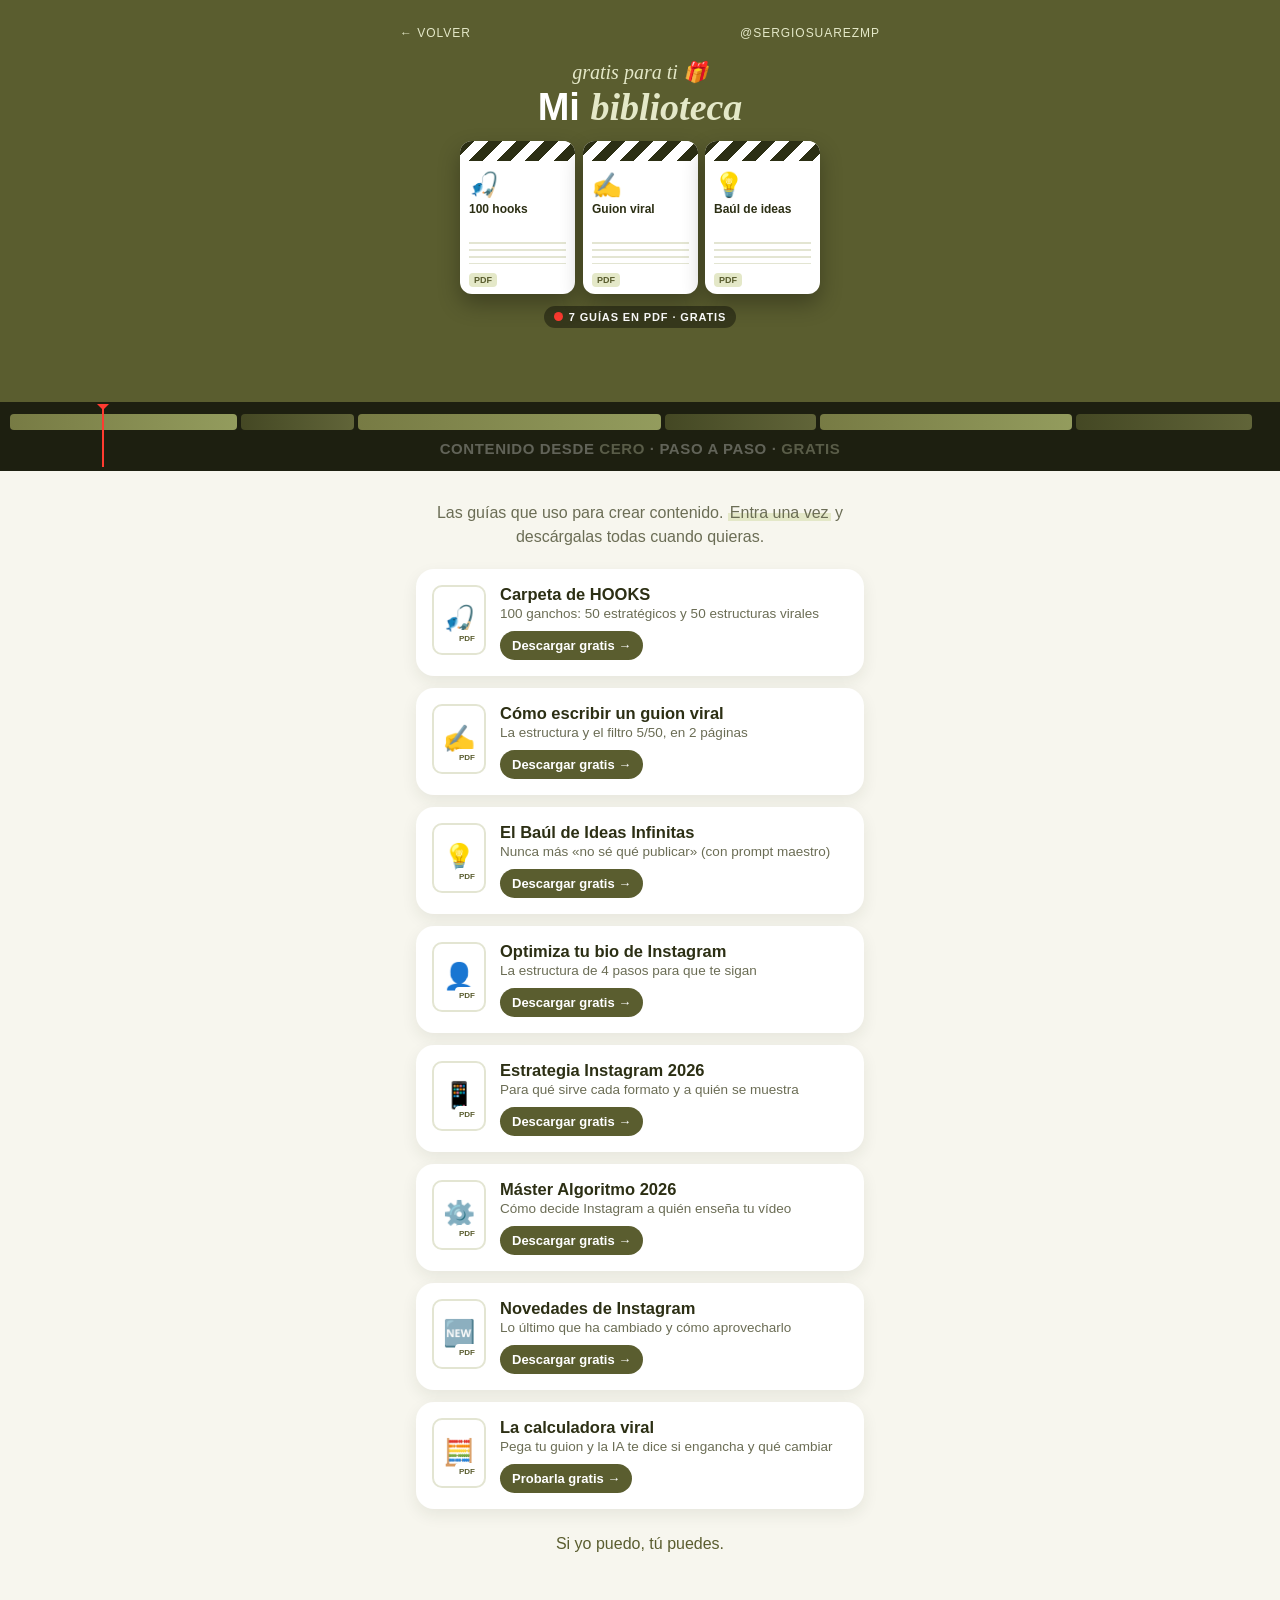
==== commit 4d77e0dd: "Guías como hojas PDF con claqueta, no como vídeos" ====
--- a/biblioteca/index.html
+++ b/biblioteca/index.html
@@ -24,12 +24,18 @@
 .minis span:nth-child(2){animation-delay:.12s}.minis span:nth-child(3){animation-delay:.24s}
 .minis span i{position:absolute;top:45%;left:50%;transform:translate(-50%,-50%);width:30px;height:30px;border-radius:50%;background:rgba(255,255,255,.92);color:var(--am);font-style:normal;display:flex;align-items:center;justify-content:center;font-size:12px}
 .minis em{font-style:normal;font:700 9px Arial;position:absolute;top:7px;right:7px;background:rgba(0,0,0,.5);padding:2px 5px;border-radius:4px}
-.libro{position:relative;background:linear-gradient(160deg,#878B4D,#2c2f14)!important;box-shadow:none!important;transform:none!important;border-radius:10px!important;width:54px!important;height:70px!important}
-.libro:after{content:"▶";position:absolute;bottom:5px;right:5px;width:18px;height:18px;border-radius:50%;background:#fff;color:var(--am);font-size:8px;display:flex;align-items:center;justify-content:center}
+.libro{position:relative;background:#fff!important;border:2px solid #E3E5D2;box-shadow:none!important;transform:none!important;border-radius:10px!important;width:54px!important;height:70px!important}
+.libro:after{content:"PDF";font-weight:900;width:auto!important;padding:0 4px;border-radius:4px!important;position:absolute;bottom:5px;right:5px;width:18px;height:18px;border-radius:50%;background:#fff;color:var(--am);font-size:8px;display:flex;align-items:center;justify-content:center}
+.minis span{background:#fff!important;color:var(--tx)!important;justify-content:flex-start!important;padding:30px 9px 9px!important;text-align:left}
+.minis span:before{content:"";position:absolute;top:0;left:0;right:0;height:20px;border-radius:12px 12px 0 0;background:repeating-linear-gradient(135deg,#2c2f14 0 10px,#fff 10px 20px)}
+.minis span i{position:static!important;transform:none!important;width:auto!important;height:auto!important;background:none!important;font-size:24px!important;display:block!important;margin-bottom:4px}
+.minis span b{font:900 12px/1.15 "Arial Black",Arial}
+.minis span:after{content:"";position:absolute;left:9px;right:9px;bottom:30px;height:22px;background:repeating-linear-gradient(#E3E5D2 0 2px,transparent 2px 7px)}
+.minis em{top:auto!important;bottom:7px;right:auto!important;left:9px;background:var(--lz)!important;color:var(--am)!important}
 </style></head><body>
 <section class="hero"><div class="top"><a href="../">← VOLVER</a><span>@SERGIOSUAREZMP</span></div>
 <div class="hola">gratis para ti 🎁</div><h1>Mi <span>biblioteca</span></h1>
-<div class="minis"><span><i>▶</i>100 hooks<em>3 min</em></span><span><i>▶</i>Guion viral<em>2 min</em></span><span><i>▶</i>Baúl de ideas<em>10 min</em></span></div><div class="recbadge" style="margin-top:12px"><span class="punto"></span>7 GUÍAS · GRATIS</div></section>
+<div class="minis"><span><i>🎣</i><b>100 hooks</b><em>PDF</em></span><span><i>✍️</i><b>Guion viral</b><em>PDF</em></span><span><i>💡</i><b>Baúl de ideas</b><em>PDF</em></span></div><div class="recbadge" style="margin-top:12px"><span class="punto"></span>7 GUÍAS EN PDF · GRATIS</div></section>
 <div class="linea"><div class="pistas"><i style="--w:18%"></i><i style="--w:9%"></i><i style="--w:24%"></i><i style="--w:12%"></i><i style="--w:20%"></i><i style="--w:14%"></i></div><div class="cabezal"></div><div class="subs"><span>CONTENIDO</span> <span>DESDE</span> <span class="hl">CERO</span> <span>·</span> <span>PASO</span> <span>A</span> <span>PASO</span> <span>·</span> <span class="hl">GRATIS</span></div></div>
 <div class="w"><p class="intro">Las guías que uso para crear contenido. <mark>Entra una vez</mark> y descárgalas todas cuando quieras.</p>
 <a class="card" href="../guias/hooks.pdf" data-g="hooks"><span class="libro">🎣</span><div><b>Carpeta de HOOKS</b><small>100 ganchos: 50 estratégicos y 50 estructuras virales</small><span class="btn">Descargar gratis →</span></div></a>
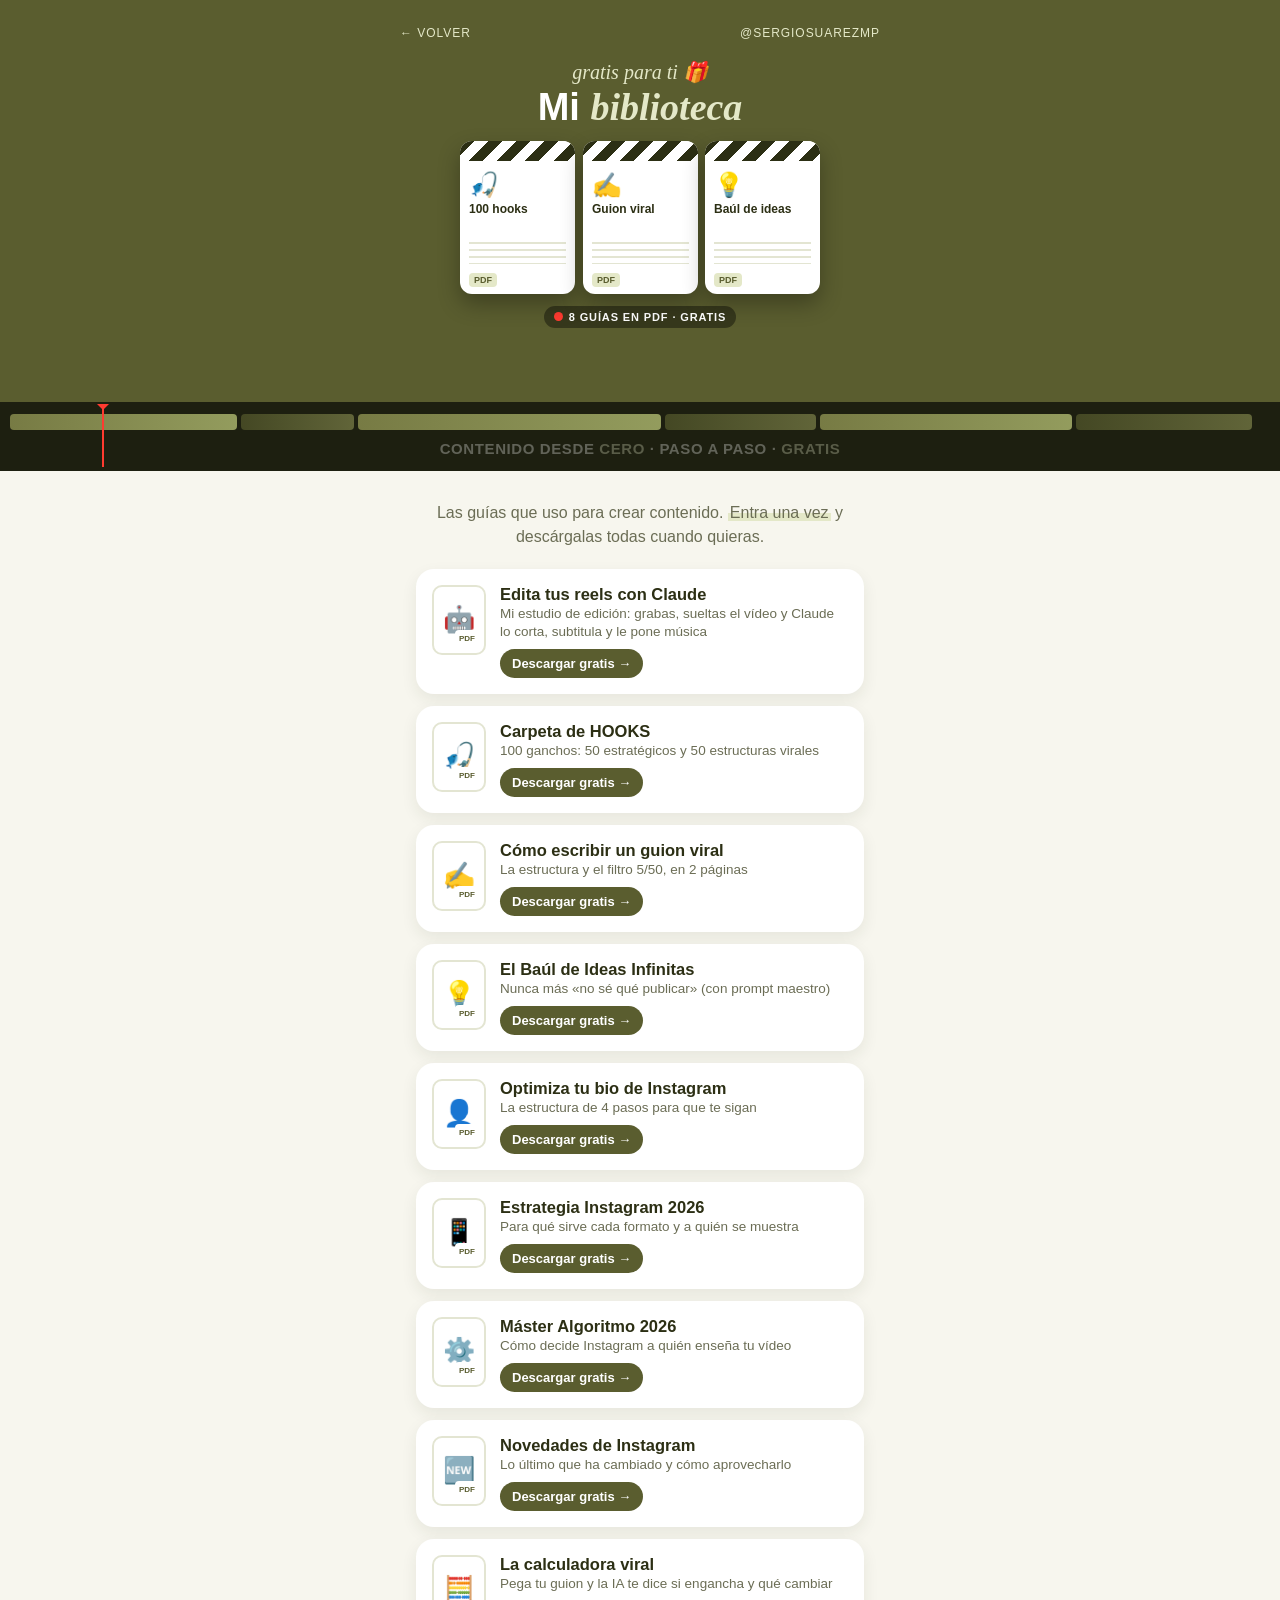
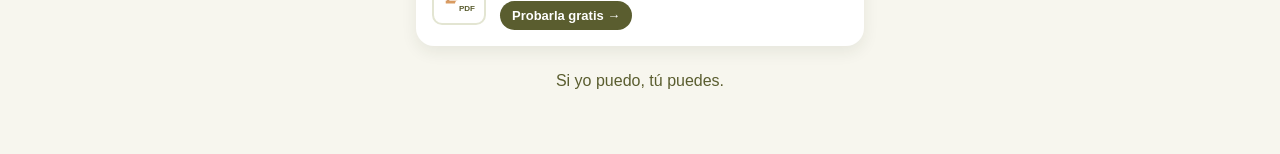
==== commit e4e67692: "💻 Capi · Mac: guía Edita tus reels con Claude (mp y reto) Co-Authored-By: Claude Opus 5.5 <noreply@a" ====
--- a/biblioteca/index.html
+++ b/biblioteca/index.html
@@ -35,9 +35,10 @@
 </style></head><body>
 <section class="hero"><div class="top"><a href="../">← VOLVER</a><span>@SERGIOSUAREZMP</span></div>
 <div class="hola">gratis para ti 🎁</div><h1>Mi <span>biblioteca</span></h1>
-<div class="minis"><span><i>🎣</i><b>100 hooks</b><em>PDF</em></span><span><i>✍️</i><b>Guion viral</b><em>PDF</em></span><span><i>💡</i><b>Baúl de ideas</b><em>PDF</em></span></div><div class="recbadge" style="margin-top:12px"><span class="punto"></span>7 GUÍAS EN PDF · GRATIS</div></section>
+<div class="minis"><span><i>🎣</i><b>100 hooks</b><em>PDF</em></span><span><i>✍️</i><b>Guion viral</b><em>PDF</em></span><span><i>💡</i><b>Baúl de ideas</b><em>PDF</em></span></div><div class="recbadge" style="margin-top:12px"><span class="punto"></span>8 GUÍAS EN PDF · GRATIS</div></section>
 <div class="linea"><div class="pistas"><i style="--w:18%"></i><i style="--w:9%"></i><i style="--w:24%"></i><i style="--w:12%"></i><i style="--w:20%"></i><i style="--w:14%"></i></div><div class="cabezal"></div><div class="subs"><span>CONTENIDO</span> <span>DESDE</span> <span class="hl">CERO</span> <span>·</span> <span>PASO</span> <span>A</span> <span>PASO</span> <span>·</span> <span class="hl">GRATIS</span></div></div>
 <div class="w"><p class="intro">Las guías que uso para crear contenido. <mark>Entra una vez</mark> y descárgalas todas cuando quieras.</p>
+<a class="card" href="../guias/claude.pdf" data-g="claude"><span class="libro">🤖</span><div><b>Edita tus reels con Claude</b><small>Mi estudio de edición: grabas, sueltas el vídeo y Claude lo corta, subtitula y le pone música</small><span class="btn">Descargar gratis →</span></div></a>
 <a class="card" href="../guias/hooks.pdf" data-g="hooks"><span class="libro">🎣</span><div><b>Carpeta de HOOKS</b><small>100 ganchos: 50 estratégicos y 50 estructuras virales</small><span class="btn">Descargar gratis →</span></div></a>
 <a class="card" href="../guias/guiones.pdf" data-g="guiones"><span class="libro">✍️</span><div><b>Cómo escribir un guion viral</b><small>La estructura y el filtro 5/50, en 2 páginas</small><span class="btn">Descargar gratis →</span></div></a>
 <a class="card" href="../guias/ideas.pdf" data-g="ideas"><span class="libro">💡</span><div><b>El Baúl de Ideas Infinitas</b><small>Nunca más «no sé qué publicar» (con prompt maestro)</small><span class="btn">Descargar gratis →</span></div></a>
